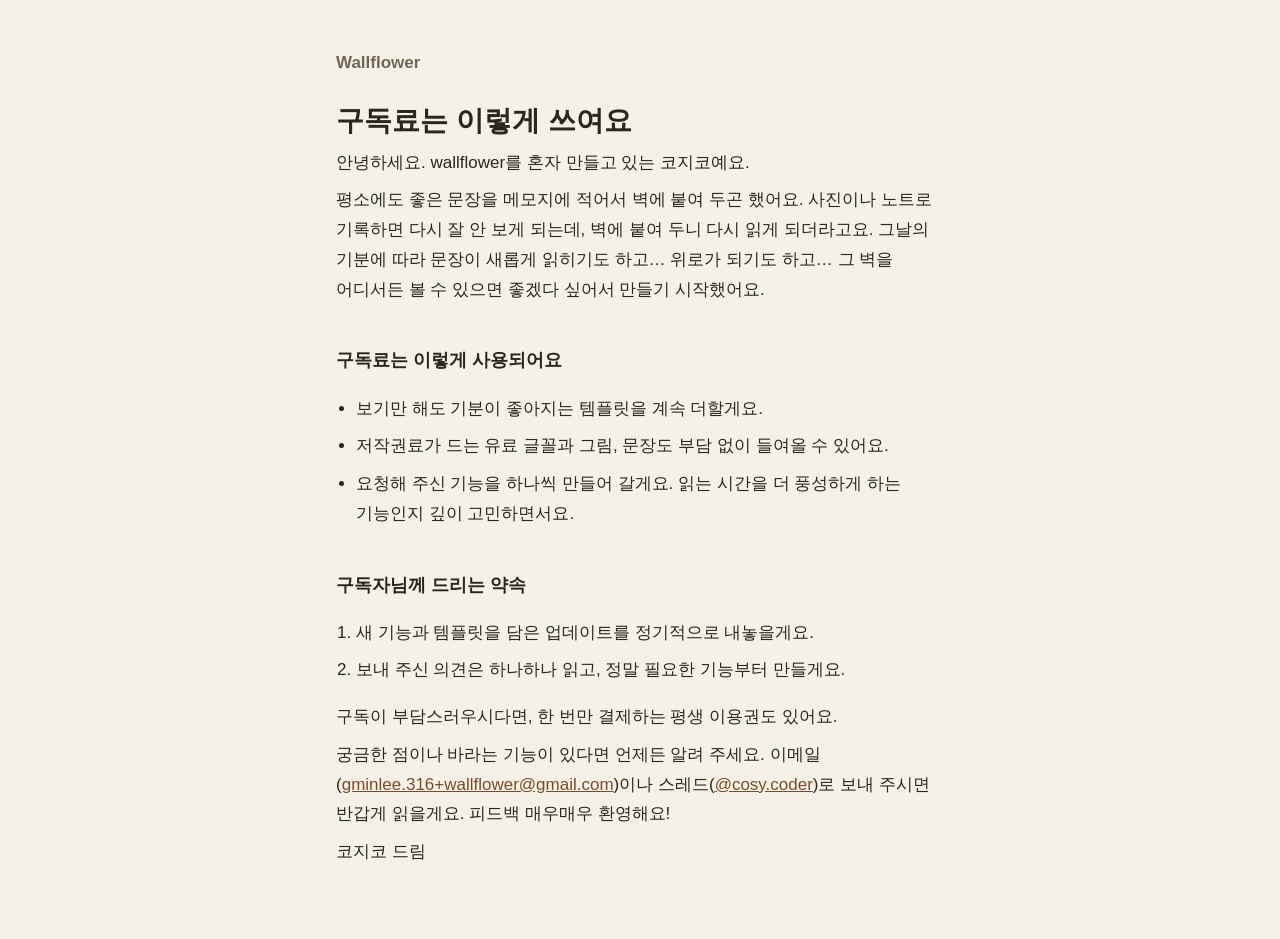
==== letter/index.html @ 80160566 "Publish the subscription letter Co-Authored-By: Claude Opus 5.5 <noreply@anthropic.com>" ====
<!doctype html>
<html lang="ko">
<head>
  <meta charset="utf-8">
  <meta name="viewport" content="width=device-width, initial-scale=1">
  <title>구독료는 이렇게 쓰여요 · Wallflower</title>
  <link rel="stylesheet" href="../style.css">
</head>
<body>
  <main>
    <header><a href="../">Wallflower</a></header>
    <h1>구독료는 이렇게 쓰여요</h1>

    <p>안녕하세요. wallflower를 혼자 만들고 있는 코지코예요.</p>
    <p>평소에도 좋은 문장을 메모지에 적어서 벽에 붙여 두곤 했어요. 사진이나 노트로 기록하면 다시 잘 안 보게 되는데, 벽에 붙여 두니 다시 읽게 되더라고요. 그날의 기분에 따라 문장이 새롭게 읽히기도 하고… 위로가 되기도 하고… 그 벽을 어디서든 볼 수 있으면 좋겠다 싶어서 만들기 시작했어요.</p>

    <h2>구독료는 이렇게 사용되어요</h2>
    <ul>
      <li>보기만 해도 기분이 좋아지는 템플릿을 계속 더할게요.</li>
      <li>저작권료가 드는 유료 글꼴과 그림, 문장도 부담 없이 들여올 수 있어요.</li>
      <li>요청해 주신 기능을 하나씩 만들어 갈게요. 읽는 시간을 더 풍성하게 하는 기능인지 깊이 고민하면서요.</li>
    </ul>

    <h2>구독자님께 드리는 약속</h2>
    <ol>
      <li>새 기능과 템플릿을 담은 업데이트를 정기적으로 내놓을게요.</li>
      <li>보내 주신 의견은 하나하나 읽고, 정말 필요한 기능부터 만들게요.</li>
    </ol>

    <p>구독이 부담스러우시다면, 한 번만 결제하는 평생 이용권도 있어요.</p>
    <p>궁금한 점이나 바라는 기능이 있다면 언제든 알려 주세요. 이메일(<a href="mailto:gminlee.316+wallflower@gmail.com">gminlee.316+wallflower@gmail.com</a>)이나 스레드(<a href="https://www.threads.com/@cosy.coder">@cosy.coder</a>)로 보내 주시면 반갑게 읽을게요. 피드백 매우매우 환영해요!</p>
    <p>코지코 드림</p>
  </main>
</body>
</html>
---- style.css ----
:root {
  --paper: #f6f1e7;
  --ink: #2b2620;
  --muted: #6f665a;
  --rule: #ddd3c2;
  --link: #7a4b2a;
  color-scheme: light dark;
}

@media (prefers-color-scheme: dark) {
  :root {
    --paper: #1c1a17;
    --ink: #ece5d8;
    --muted: #a59c8e;
    --rule: #3a352e;
    --link: #d9a77c;
  }
}

* { box-sizing: border-box; }

body {
  margin: 0;
  background: var(--paper);
  color: var(--ink);
  font-family: -apple-system, BlinkMacSystemFont, "Apple SD Gothic Neo", "Noto Sans KR", sans-serif;
  font-size: 17px;
  line-height: 1.75;
  word-break: keep-all;
  overflow-wrap: break-word;
  -webkit-text-size-adjust: 100%;
}

main {
  max-width: 40rem;
  margin: 0 auto;
  padding: 3rem 1rem 4rem;
}

header a {
  color: var(--muted);
  text-decoration: none;
  font-weight: 600;
}

h1 { font-size: 1.75rem; line-height: 1.35; margin: 1.5rem 0 0.25rem; }
h2 { font-size: 1.15rem; margin: 2.5rem 0 0.5rem; }
p, li { margin: 0.5rem 0; }
ul, ol { padding-left: 1.25rem; }
a { color: var(--link); }

.meta { color: var(--muted); font-size: 0.9rem; margin: 0; }

.table-wrap { overflow-x: auto; margin: 0.75rem 0; }
table { border-collapse: collapse; width: 100%; font-size: 0.92rem; line-height: 1.6; }
th, td { border-top: 1px solid var(--rule); padding: 0.6rem 0.5rem; text-align: left; vertical-align: top; }
th { color: var(--muted); font-weight: 600; white-space: nowrap; width: 6.5rem; }

nav.pages { display: flex; flex-direction: column; gap: 0.5rem; margin-top: 2rem; }

footer {
  margin-top: 3rem;
  padding-top: 1rem;
  border-top: 1px solid var(--rule);
  color: var(--muted);
  font-size: 0.9rem;
}
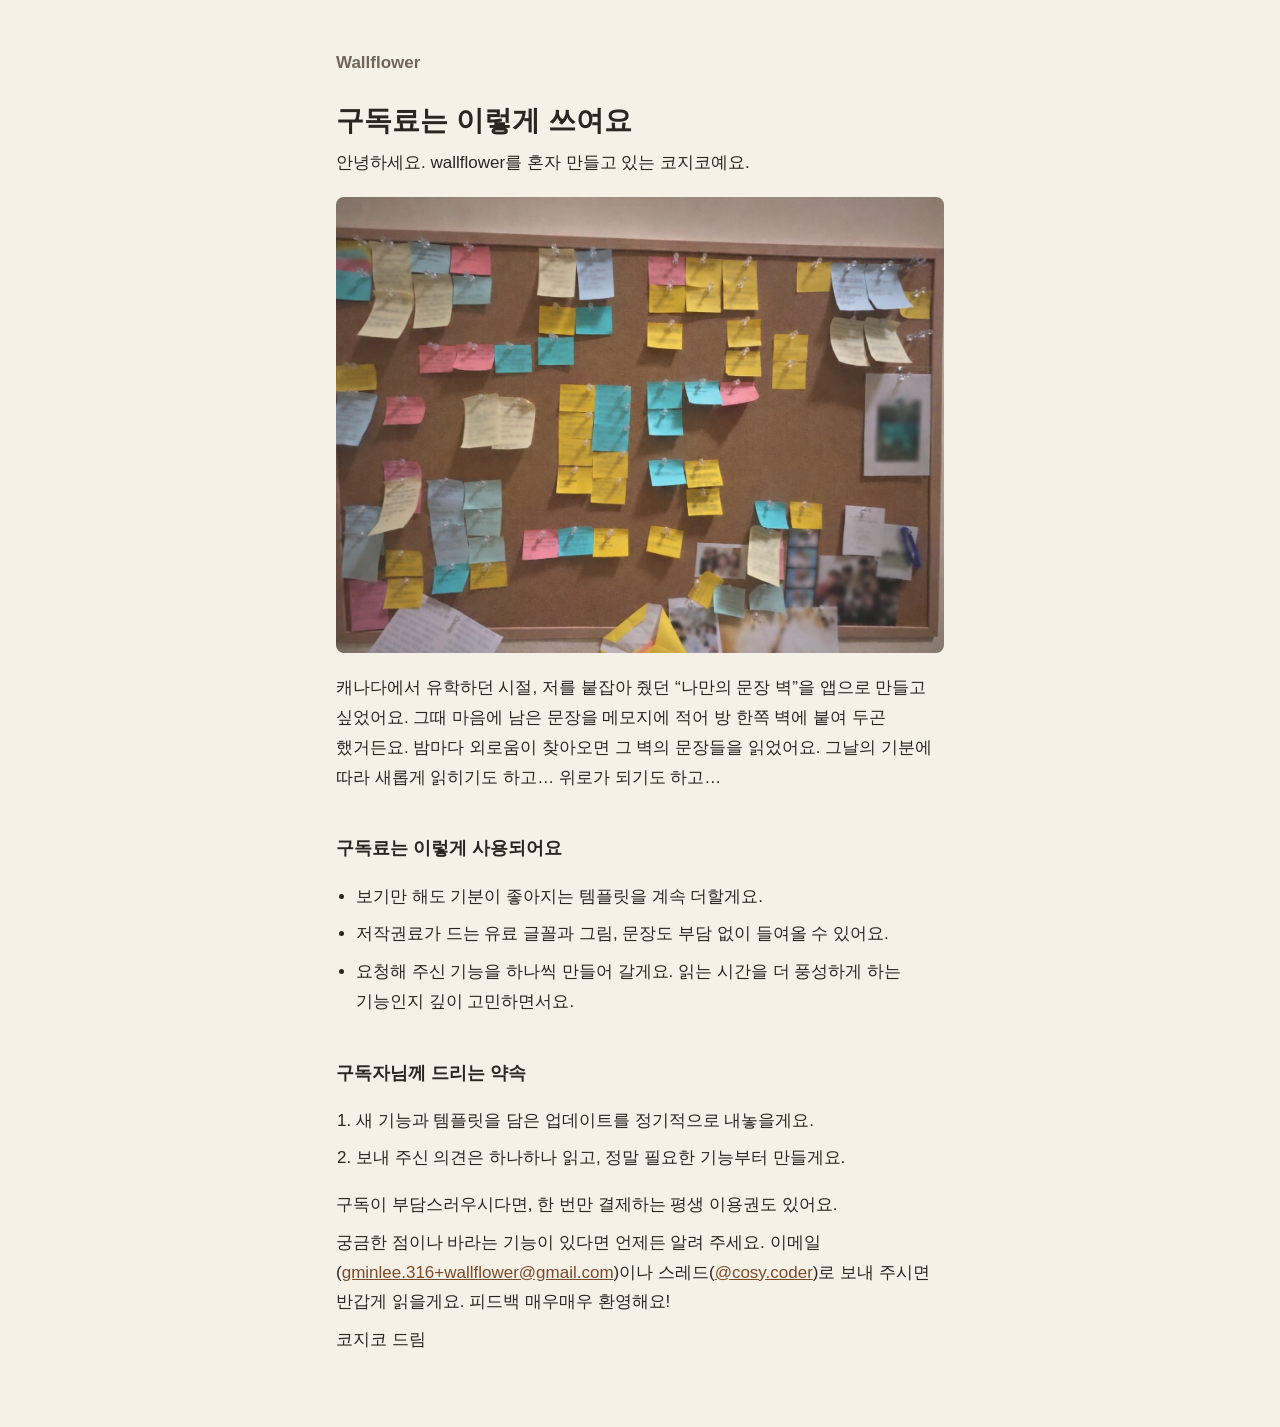
==== commit fa7bf658: "Letter: open with the Canada wall photo and add an English letter The Korean letter keeps its words;" ====
--- a/letter/index.html
+++ b/letter/index.html
@@ -12,7 +12,8 @@
     <h1>구독료는 이렇게 쓰여요</h1>
 
     <p>안녕하세요. wallflower를 혼자 만들고 있는 코지코예요.</p>
-    <p>평소에도 좋은 문장을 메모지에 적어서 벽에 붙여 두곤 했어요. 사진이나 노트로 기록하면 다시 잘 안 보게 되는데, 벽에 붙여 두니 다시 읽게 되더라고요. 그날의 기분에 따라 문장이 새롭게 읽히기도 하고… 위로가 되기도 하고… 그 벽을 어디서든 볼 수 있으면 좋겠다 싶어서 만들기 시작했어요.</p>
+    <img class="photo" src="wall.jpg" width="1448" height="1086" alt="메모지 수십 장이 압정으로 꽂힌 코르크 보드">
+    <p>캐나다에서 유학하던 시절, 저를 붙잡아 줬던 “나만의 문장 벽”을 앱으로 만들고 싶었어요. 그때 마음에 남은 문장을 메모지에 적어 방 한쪽 벽에 붙여 두곤 했거든요. 밤마다 외로움이 찾아오면 그 벽의 문장들을 읽었어요. 그날의 기분에 따라 새롭게 읽히기도 하고… 위로가 되기도 하고…</p>
 
     <h2>구독료는 이렇게 사용되어요</h2>
     <ul>
--- a/style.css
+++ b/style.css
@@ -51,10 +51,14 @@
 
 .meta { color: var(--muted); font-size: 0.9rem; margin: 0; }
 
+.photo { display: block; width: 100%; height: auto; margin: 1.25rem 0; border-radius: 0.5rem; }
+
 .table-wrap { overflow-x: auto; margin: 0.75rem 0; }
 table { border-collapse: collapse; width: 100%; font-size: 0.92rem; line-height: 1.6; }
 th, td { border-top: 1px solid var(--rule); padding: 0.6rem 0.5rem; text-align: left; vertical-align: top; }
 th { color: var(--muted); font-weight: 600; white-space: nowrap; width: 6.5rem; }
+/* English headers like “Business registration number” would push the table past a phone's width. */
+:lang(en) th { white-space: normal; }
 
 nav.pages { display: flex; flex-direction: column; gap: 0.5rem; margin-top: 2rem; }
 
